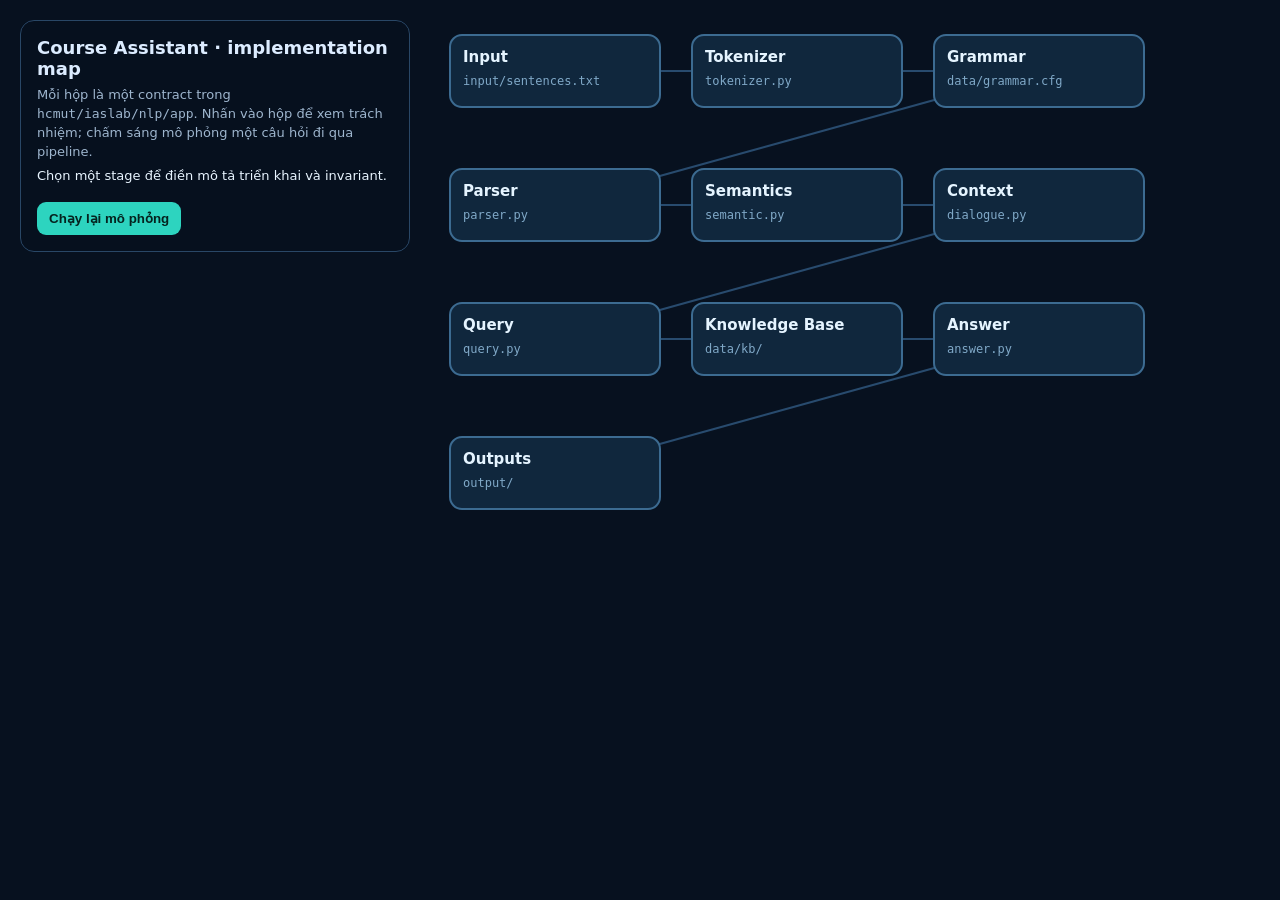
==== src/visually-explained-documentation.html @ b7635335 "Complete the source project template tree" ====
<!doctype html>
<!--
  Interactive documentation template for the implementation branch.
  Keep STAGES synchronized with pipeline.py and replace TODO descriptions as
  stages are implemented. The complete worked simulation lives on branch sample.
-->
<html lang="vi">
<head>
  <meta charset="utf-8">
  <meta name="viewport" content="width=device-width, initial-scale=1">
  <title>Course Assistant — Pipeline Template</title>
  <style>
    :root { color-scheme: dark; font-family: Inter, system-ui, sans-serif; }
    * { box-sizing: border-box; }
    body { margin: 0; background: #07111f; color: #dcecff; overflow: hidden; }
    canvas { display: block; width: 100vw; height: 100vh; }
    .panel {
      position: fixed; left: 20px; top: 20px; width: min(390px, calc(100vw - 40px));
      padding: 16px; border: 1px solid #294766; border-radius: 14px;
      background: rgb(7 17 31 / 88%); backdrop-filter: blur(10px);
    }
    h1 { margin: 0 0 7px; font-size: 18px; }
    p { margin: 6px 0; color: #9eb6ce; font-size: 13px; line-height: 1.45; }
    button {
      margin-top: 10px; border: 0; border-radius: 9px; padding: 9px 12px;
      background: #2dd4bf; color: #05231f; font-weight: 700; cursor: pointer;
    }
    #detail { color: #e8f5ff; }
  </style>
</head>
<body>
  <canvas id="map" aria-label="Animated overview of the NLP pipeline"></canvas>
  <section class="panel">
    <h1>Course Assistant · implementation map</h1>
    <p>Mỗi hộp là một contract trong <code>hcmut/iaslab/nlp/app</code>. Nhấn
      vào hộp để xem trách nhiệm; chấm sáng mô phỏng một câu hỏi đi qua pipeline.</p>
    <p id="detail">Chọn một stage để điền mô tả triển khai và invariant.</p>
    <button id="replay" type="button">Chạy lại mô phỏng</button>
  </section>
  <script>
    // TODO: keep this list synchronized with pipeline.py as architecture evolves.
    const STAGES = [
      { id: "input", label: "Input", file: "input/sentences.txt", note: "Một câu UTF-8 mỗi dòng." },
      { id: "token", label: "Tokenizer", file: "tokenizer.py", note: "Chuẩn hóa câu thành terminal của CFG." },
      { id: "grammar", label: "Grammar", file: "data/grammar.cfg", note: "Nguồn cú pháp dùng chung cho parse và generate." },
      { id: "parse", label: "Parser", file: "parser.py", note: "Nhận/reject toàn câu và tạo Tree." },
      { id: "semantic", label: "Semantics", file: "semantic.py", note: "Tree → intent + entity + slots." },
      { id: "context", label: "Context", file: "dialogue.py", note: "Phân giải tham chiếu bằng state có kiểu." },
      { id: "query", label: "Query", file: "query.py", note: "Frame → truy vấn KB có provenance." },
      { id: "kb", label: "Knowledge Base", file: "data/kb/", note: "Fact chuẩn hóa; không chứa logic ngôn ngữ." },
      { id: "answer", label: "Answer", file: "answer.py", note: "Kết quả có căn cứ → câu trả lời template." },
      { id: "output", label: "Outputs", file: "output/", note: "Parse, semantic, query, answer và evaluation." }
    ];

    const canvas = document.querySelector("#map");
    const context = canvas.getContext("2d");
    const detail = document.querySelector("#detail");
    let nodes = [];
    let startedAt = performance.now();

    function resize() {
      const ratio = devicePixelRatio || 1;
      canvas.width = innerWidth * ratio;
      canvas.height = innerHeight * ratio;
      context.setTransform(ratio, 0, 0, ratio, 0, 0);
      layout();
    }

    function layout() {
      const left = Math.max(450, innerWidth * 0.33);
      const usable = Math.max(360, innerWidth - left - 45);
      const columns = innerWidth < 1050 ? 2 : 3;
      const width = Math.min(210, (usable - (columns - 1) * 32) / columns);
      const rows = Math.ceil(STAGES.length / columns);
      const height = 72;
      const gapY = Math.min(62, (innerHeight - rows * height - 70) / Math.max(1, rows - 1));
      nodes = STAGES.map((stage, index) => ({
        ...stage,
        x: left + (index % columns) * (width + 32),
        y: 35 + Math.floor(index / columns) * (height + gapY),
        width,
        height
      }));
    }

    function center(node) { return { x: node.x + node.width / 2, y: node.y + node.height / 2 }; }

    function draw(now) {
      context.clearRect(0, 0, innerWidth, innerHeight);
      context.fillStyle = "#07111f";
      context.fillRect(0, 0, innerWidth, innerHeight);

      context.lineWidth = 2;
      context.strokeStyle = "#284b6e";
      for (let index = 0; index < nodes.length - 1; index += 1) {
        const from = center(nodes[index]);
        const to = center(nodes[index + 1]);
        context.beginPath(); context.moveTo(from.x, from.y); context.lineTo(to.x, to.y); context.stroke();
      }

      for (const node of nodes) {
        context.fillStyle = "#10273d";
        context.strokeStyle = "#3c6b91";
        context.beginPath(); context.roundRect(node.x, node.y, node.width, node.height, 12);
        context.fill(); context.stroke();
        context.fillStyle = "#e5f4ff"; context.font = "700 15px system-ui";
        context.fillText(node.label, node.x + 13, node.y + 27);
        context.fillStyle = "#80a9c8"; context.font = "12px ui-monospace, monospace";
        context.fillText(node.file, node.x + 13, node.y + 50, node.width - 26);
      }

      const duration = 9000;
      const progress = ((now - startedAt) % duration) / duration * (nodes.length - 1);
      const index = Math.min(nodes.length - 2, Math.floor(progress));
      const phase = progress - index;
      const from = center(nodes[index]); const to = center(nodes[index + 1]);
      const x = from.x + (to.x - from.x) * phase;
      const y = from.y + (to.y - from.y) * phase;
      context.shadowBlur = 20; context.shadowColor = "#2dd4bf";
      context.fillStyle = "#5eead4"; context.beginPath(); context.arc(x, y, 7, 0, Math.PI * 2); context.fill();
      context.shadowBlur = 0;
      requestAnimationFrame(draw);
    }

    canvas.addEventListener("click", event => {
      const selected = nodes.find(node => event.offsetX >= node.x && event.offsetX <= node.x + node.width && event.offsetY >= node.y && event.offsetY <= node.y + node.height);
      if (selected) detail.textContent = `${selected.file}: ${selected.note}`;
    });
    document.querySelector("#replay").addEventListener("click", () => { startedAt = performance.now(); });
    addEventListener("resize", resize);
    resize(); requestAnimationFrame(draw);
  </script>
</body>
</html>
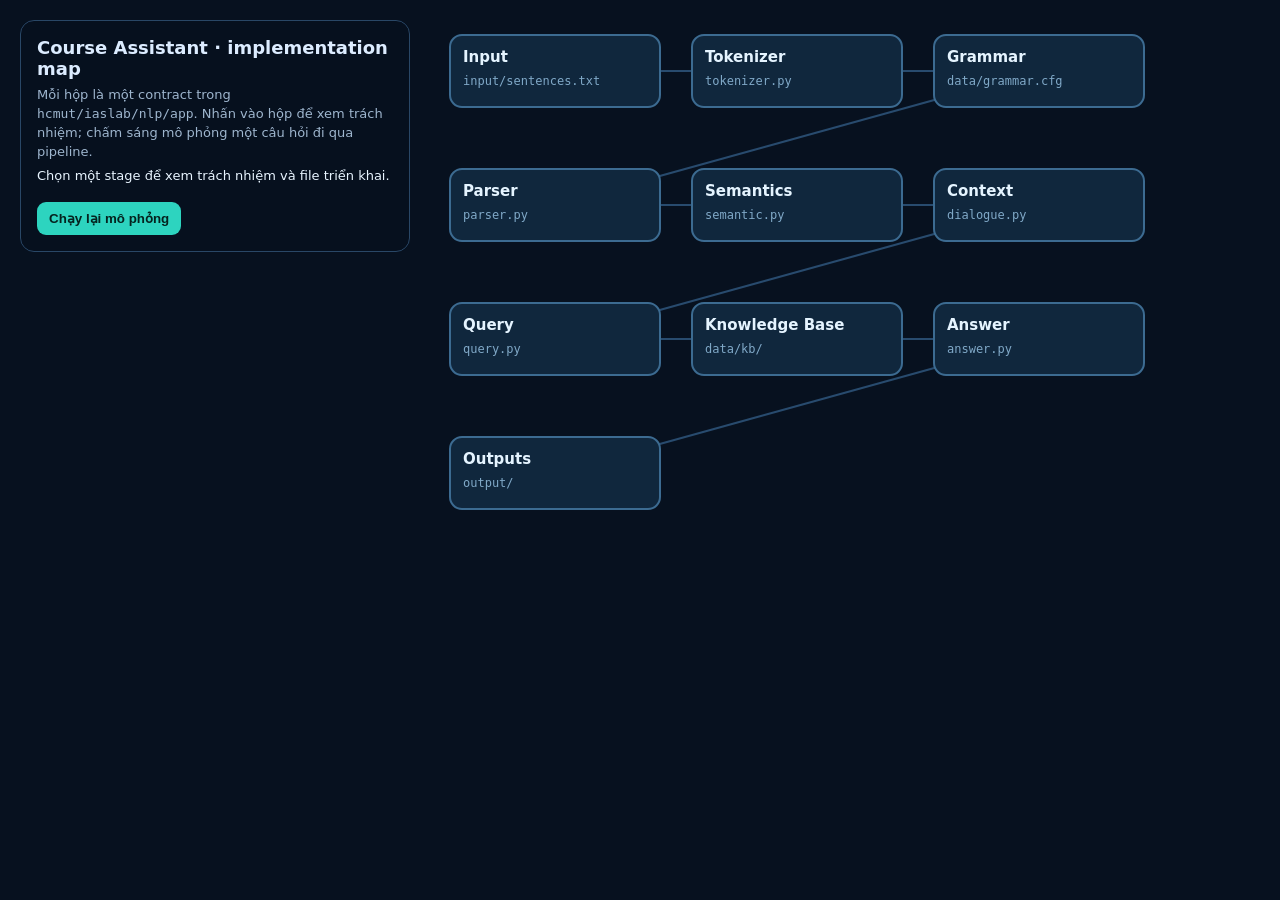
==== commit 298aa31a: "Merge 475345bc65d971729274f6033645bd7dce68fd0c into b76353358aa9699ce56af40526f89b84ecdc4c87" ====
--- a/src/visually-explained-documentation.html
+++ b/src/visually-explained-documentation.html
@@ -1,14 +1,13 @@
 <!doctype html>
 <!--
-  Interactive documentation template for the implementation branch.
-  Keep STAGES synchronized with pipeline.py and replace TODO descriptions as
-  stages are implemented. The complete worked simulation lives on branch sample.
+  Interactive documentation for the implemented pipeline.
+  Keep STAGES synchronized with pipeline.py when the architecture changes.
 -->
 <html lang="vi">
 <head>
   <meta charset="utf-8">
   <meta name="viewport" content="width=device-width, initial-scale=1">
-  <title>Course Assistant — Pipeline Template</title>
+  <title>Course Assistant — Pipeline Visualization</title>
   <style>
     :root { color-scheme: dark; font-family: Inter, system-ui, sans-serif; }
     * { box-sizing: border-box; }
@@ -34,18 +33,18 @@
     <h1>Course Assistant · implementation map</h1>
     <p>Mỗi hộp là một contract trong <code>hcmut/iaslab/nlp/app</code>. Nhấn
       vào hộp để xem trách nhiệm; chấm sáng mô phỏng một câu hỏi đi qua pipeline.</p>
-    <p id="detail">Chọn một stage để điền mô tả triển khai và invariant.</p>
+    <p id="detail">Chọn một stage để xem trách nhiệm và file triển khai.</p>
     <button id="replay" type="button">Chạy lại mô phỏng</button>
   </section>
   <script>
-    // TODO: keep this list synchronized with pipeline.py as architecture evolves.
+    // Keep this list synchronized with pipeline.py as architecture evolves.
     const STAGES = [
       { id: "input", label: "Input", file: "input/sentences.txt", note: "Một câu UTF-8 mỗi dòng." },
       { id: "token", label: "Tokenizer", file: "tokenizer.py", note: "Chuẩn hóa câu thành terminal của CFG." },
       { id: "grammar", label: "Grammar", file: "data/grammar.cfg", note: "Nguồn cú pháp dùng chung cho parse và generate." },
       { id: "parse", label: "Parser", file: "parser.py", note: "Nhận/reject toàn câu và tạo Tree." },
       { id: "semantic", label: "Semantics", file: "semantic.py", note: "Tree → intent + entity + slots." },
-      { id: "context", label: "Context", file: "dialogue.py", note: "Phân giải tham chiếu bằng state có kiểu." },
+      { id: "context", label: "Context", file: "dialogue.py", note: "Phần mở rộng hội thoại, chưa dùng trong đánh giá chính." },
       { id: "query", label: "Query", file: "query.py", note: "Frame → truy vấn KB có provenance." },
       { id: "kb", label: "Knowledge Base", file: "data/kb/", note: "Fact chuẩn hóa; không chứa logic ngôn ngữ." },
       { id: "answer", label: "Answer", file: "answer.py", note: "Kết quả có căn cứ → câu trả lời template." },
